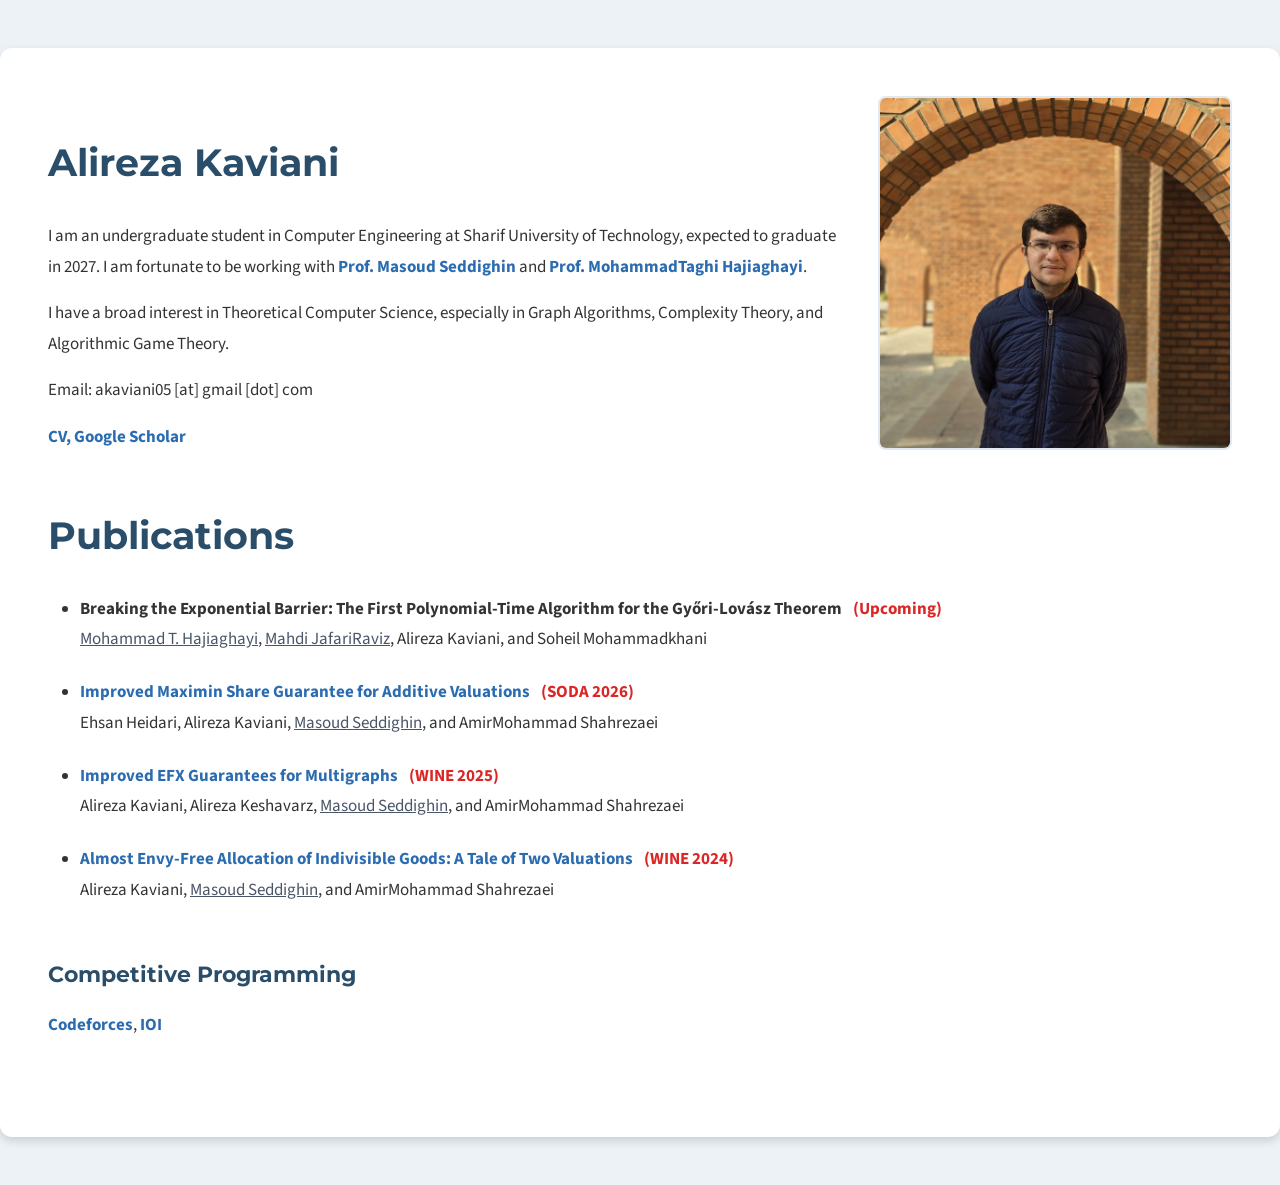
==== index.html @ dc0bbf3c "Change font" ====
<!DOCTYPE html>
<html lang="en">
<head>
    <meta name="google-site-verification" content="T8lD_rZmAVnif1Qb622VbIHkE60C-Ya8ZDm7jXw_jjA" />
    <meta charset="UTF-8">
    <meta name="viewport" content="width=device-width, initial-scale=1.0">
    <title>Alireza Kaviani | Academic Homepage</title>
    <meta name="description" content="Alireza Kaviani is an undergraduate Computer Engineering student at Sharif University of Technology. His research interests include theoretical computer science, graph algorithms, complexity theory, fair division, and algorithmic game theory.">
    <meta name="keywords" content="Alireza Kaviani, علیرضا کاویانی, theoretical computer science, graph algorithms, complexity theory, algorithmic game theory, fair division, computer science research, Sharif University of Technology">
    <meta name="author" content="Alireza Kaviani">
    <meta name="robots" content="index, follow, max-image-preview:large, max-snippet:-1, max-video-preview:-1">
    <meta name="citation_author" content="Alireza Kaviani">
    <meta name="citation_author_institution" content="Sharif University of Technology">
    <link rel="canonical" href="https://akaviani05.github.io/">

    <meta property="og:title" content="Alireza Kaviani | Theoretical Computer Science Researcher">
    <meta property="og:description" content="Undergraduate Computer Engineering student at Sharif University of Technology working on theoretical computer science, graph algorithms, complexity theory, fair division, and algorithmic game theory.">
    <meta property="og:type" content="website">
    <meta property="og:url" content="https://akaviani05.github.io/">
    <meta property="og:image" content="https://akaviani05.github.io/photo2.jpg">
    <meta property="og:site_name" content="Alireza Kaviani">
    <meta property="og:image:width" content="1200">
    <meta property="og:image:height" content="1200">

    <meta name="twitter:card" content="summary">
    <meta name="twitter:title" content="Alireza Kaviani | Theoretical Computer Science Researcher">
    <meta name="twitter:description" content="Research interests include graph algorithms, complexity theory, fair division, and algorithmic game theory.">
    <meta name="twitter:image" content="https://akaviani05.github.io/photo2.jpg">

    <link href="https://fonts.googleapis.com/css2?family=Montserrat:wght@400;700&family=Source+Sans+3:wght@400;600;700&display=swap" rel="stylesheet">
    <link rel="stylesheet" href="styles.css">
    <script src="authors.js"></script>

    <script type="application/ld+json">
    {
      "@context":"https://schema.org",
      "@type":"Person",
      "name":"Alireza Kaviani",
      "alternateName":"علیرضا کاویانی",
      "url":"https://akaviani05.github.io/",
      "image":"https://akaviani05.github.io/photo2.jpg",
      "mainEntityOfPage":{
        "@type":"WebPage",
        "@id":"https://akaviani05.github.io/"
      },
      "affiliation":{
        "@type":"CollegeOrUniversity",
        "name":"Sharif University of Technology"
      },
      "email":"akaviani05@gmail.com",
      "knowsAbout":[
        "Theoretical Computer Science",
        "Graph Algorithms",
        "Complexity Theory",
        "Algorithmic Game Theory",
        "Fair Division"
      ],
      "sameAs":[
        "https://scholar.google.com/citations?user=hfnDOPwAAAAJ&hl=en",
        "https://codeforces.com/profile/alireza_kaviani",
        "https://stats.ioinformatics.org/people/7479"
      ],
      "subjectOf":[
        {
          "@type":"ScholarlyArticle",
          "name":"Breaking the Exponential Barrier: The First Polynomial-Time Algorithm for the Győri-Lovász Theorem"
        },
        {
          "@type":"ScholarlyArticle",
          "name":"Improved Maximin Share Guarantee for Additive Valuations",
          "url":"https://arxiv.org/abs/2510.10423"
        },
        {
          "@type":"ScholarlyArticle",
          "name":"Improved EFX Guarantees for Multigraphs",
          "url":"https://arxiv.org/abs/2506.09288"
        },
        {
          "@type":"ScholarlyArticle",
          "name":"Almost Envy-Free Allocation of Indivisible Goods: A Tale of Two Valuations",
          "url":"https://arxiv.org/abs/2407.05139"
        }
      ]
    }
    </script>
</head>
<body>
    <div class="container">
        <img src="photo2.jpg" alt="Alireza Kaviani's Photo" class="photo">
        <section id="about" class="section">
            <h1>Alireza Kaviani</h1>
            <p>
                I am an undergraduate student in Computer Engineering at Sharif University of Technology, expected to graduate in 2027. I am fortunate to be working with
                <a href="https://sites.google.com/view/masoudseddighin">Prof. Masoud Seddighin</a>
                and
                <a href="https://www.cs.umd.edu/~hajiagha/">Prof. MohammadTaghi Hajiaghayi</a>.
            </p>
            <p>I have a broad interest in Theoretical Computer Science, especially in Graph Algorithms, Complexity Theory, and Algorithmic Game Theory.</p>
            <p>Email: akaviani05 [at] gmail [dot] com</p>
            <p><a href="CV.pdf" target="_blank">CV, </a><a href="https://scholar.google.com/citations?user=hfnDOPwAAAAJ&hl=en" target="_blank">Google Scholar</a></p>
        </section>
        <!-- <section id="research" class="section">
            <h2>Research</h2>
            <ul>
                <li><strong>Fair Division and EFX Allocations:</strong> Working as a Research Assistant with Prof. Masoud Seddighin, with publications in WINE 2024 and AAAI 2025 (under review).</li>
                <li><strong>Complexity Theory:</strong> Research project with Prof. MohammadTaghi Hajiaghayi at the University of Maryland.</li>
                <li><strong>Heuristics for NP-Hard Problems:</strong> Research Fellow at Cambridge Brain, focusing on the Traveling Salesman Problem.</li>
            </ul>
        </section> -->
        <section id="publications" class="section">
            <h1>Publications</h1>
            <ul>
                <script>
                    document.write(createPublication(
                        "Breaking the Exponential Barrier: The First Polynomial-Time Algorithm for the Győri-Lovász Theorem",
                        null,
                        null,
                        "Upcoming",
                        ["Mohammad T. Hajiaghayi", "Mahdi JafariRaviz", "Alireza Kaviani", "Soheil Mohammadkhani"]
                    ));

                    document.write(createPublication(
                        "Improved Maximin Share Guarantee for Additive Valuations",
                        "https://arxiv.org/abs/2510.10423",
                        "Symposium on Discrete Algorithms",
                        "SODA 2026",
                        ["Ehsan Heidari", "Alireza Kaviani", "Masoud Seddighin", "AmirMohammad Shahrezaei"]
                    ));

                    document.write(createPublication(
                        "Improved EFX Guarantees for Multigraphs",
                        "https://arxiv.org/abs/2506.09288",
                        "Workshop on Internet and Network Economics",
                        "WINE 2025",
                        ["Alireza Kaviani", "Alireza Keshavarz", "Masoud Seddighin", "AmirMohammad Shahrezaei"]
                    ));

                    document.write(createPublication(
                        "Almost Envy-Free Allocation of Indivisible Goods: A Tale of Two Valuations",
                        "https://arxiv.org/abs/2407.05139",
                        "Workshop on Internet and Network Economics",
                        "WINE 2024",
                        ["Alireza Kaviani", "Masoud Seddighin", "AmirMohammad Shahrezaei"]
                    ));
                </script>
            </ul>
        </section>
        <section id="competitive-programming" class="section">
            <h2>Competitive Programming</h2>
            <strong><a href="https://codeforces.com/profile/alireza_kaviani" target="_blank">Codeforces</a></strong>, <strong><a href="https://stats.ioinformatics.org/people/7479" target="_blank">IOI</a></strong>
        </section>
    </div>
</body>
</html>
---- styles.css ----
body {
    font-family: 'Source Sans 3', sans-serif;
    font-size: 1.0625rem;
    margin: 0;
    padding: 0;
    line-height: 1.8;
    color: #333333;
    background-color: #edf2f7;
}

.container {
    max-width: 1600px;
    margin: 3rem auto;
    padding: 3rem;
    background-color: #ffffff;
    box-shadow: 0 4px 10px rgba(0, 0, 0, 0.15);
    border-radius: 12px;
}

.section { margin-bottom: 3rem; }

h1 {
    font-family: 'Montserrat', sans-serif;
    color: #2a4d69;
    font-size: 2.4rem;
    margin-bottom: 1.5rem;
}

h2 {
    font-family: 'Montserrat', sans-serif;
    color: #2a4d69;
    font-size: 1.4rem;
    margin-bottom: 1rem;
}

ul {
    padding-left: 2rem;
    list-style-type: disc;
}

ul li { margin-bottom: 1.4rem; }

a {
    color: #2b6cb0;
    text-decoration: none;
    font-weight: bold;
}

a:hover {
    text-decoration: underline;
    color: #2c5282;
}

.author-link {
    color: #4a5568;
    text-decoration: underline;
    font-weight: normal;
}

.author-link:hover {
    color: #2d3748;
    text-decoration: underline;
}

.photo {
    float: right;
    width: 350px;
    height: auto;
    margin: 0 0 2rem 2rem;
    border-radius: 8px;
    border: 2px solid #e2e8f0;
}

p { margin: 1rem 0; }

.conference {
    color: #dc2626;
    font-weight: bold;
    margin-left: 0.5rem;
}

@media (max-width: 768px) {
    .container { padding: 1.5rem; }
    h1 { 
        font-size: 1.8rem;
        margin-bottom: 1rem;
    }
    p, ul li { font-size: 1rem; }
    ul li { margin-bottom: 1rem; }
    .photo {
        float: none;
        display: block;
        margin: 0 auto 1.5rem auto;
        width: 90%;
        max-width: 300px;
    }
}
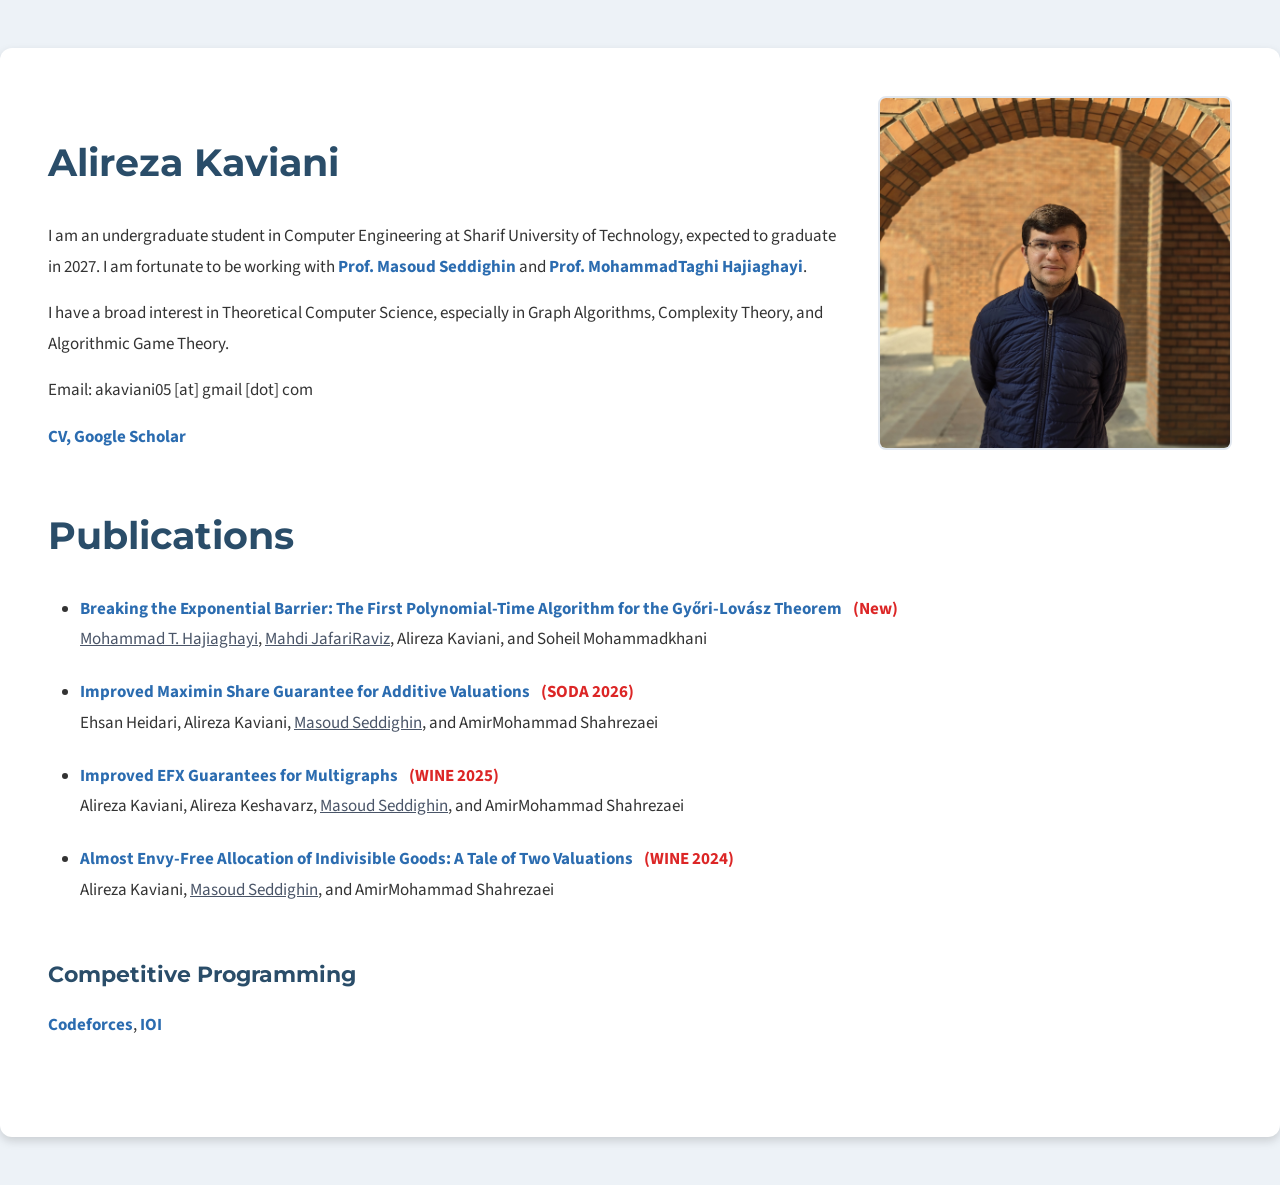
==== commit 053e26d3: "Add arxiv url of lovasz" ====
--- a/index.html
+++ b/index.html
@@ -63,7 +63,8 @@
       "subjectOf":[
         {
           "@type":"ScholarlyArticle",
-          "name":"Breaking the Exponential Barrier: The First Polynomial-Time Algorithm for the Győri-Lovász Theorem"
+          "name":"Breaking the Exponential Barrier: The First Polynomial-Time Algorithm for the Győri-Lovász Theorem",
+          "url":"https://arxiv.org/abs/2608.30945"
         },
         {
           "@type":"ScholarlyArticle",
@@ -113,9 +114,9 @@
                 <script>
                     document.write(createPublication(
                         "Breaking the Exponential Barrier: The First Polynomial-Time Algorithm for the Győri-Lovász Theorem",
+                        "https://arxiv.org/abs/2608.30945",
                         null,
-                        null,
-                        "Upcoming",
+                        "New",
                         ["Mohammad T. Hajiaghayi", "Mahdi JafariRaviz", "Alireza Kaviani", "Soheil Mohammadkhani"]
                     ));
 
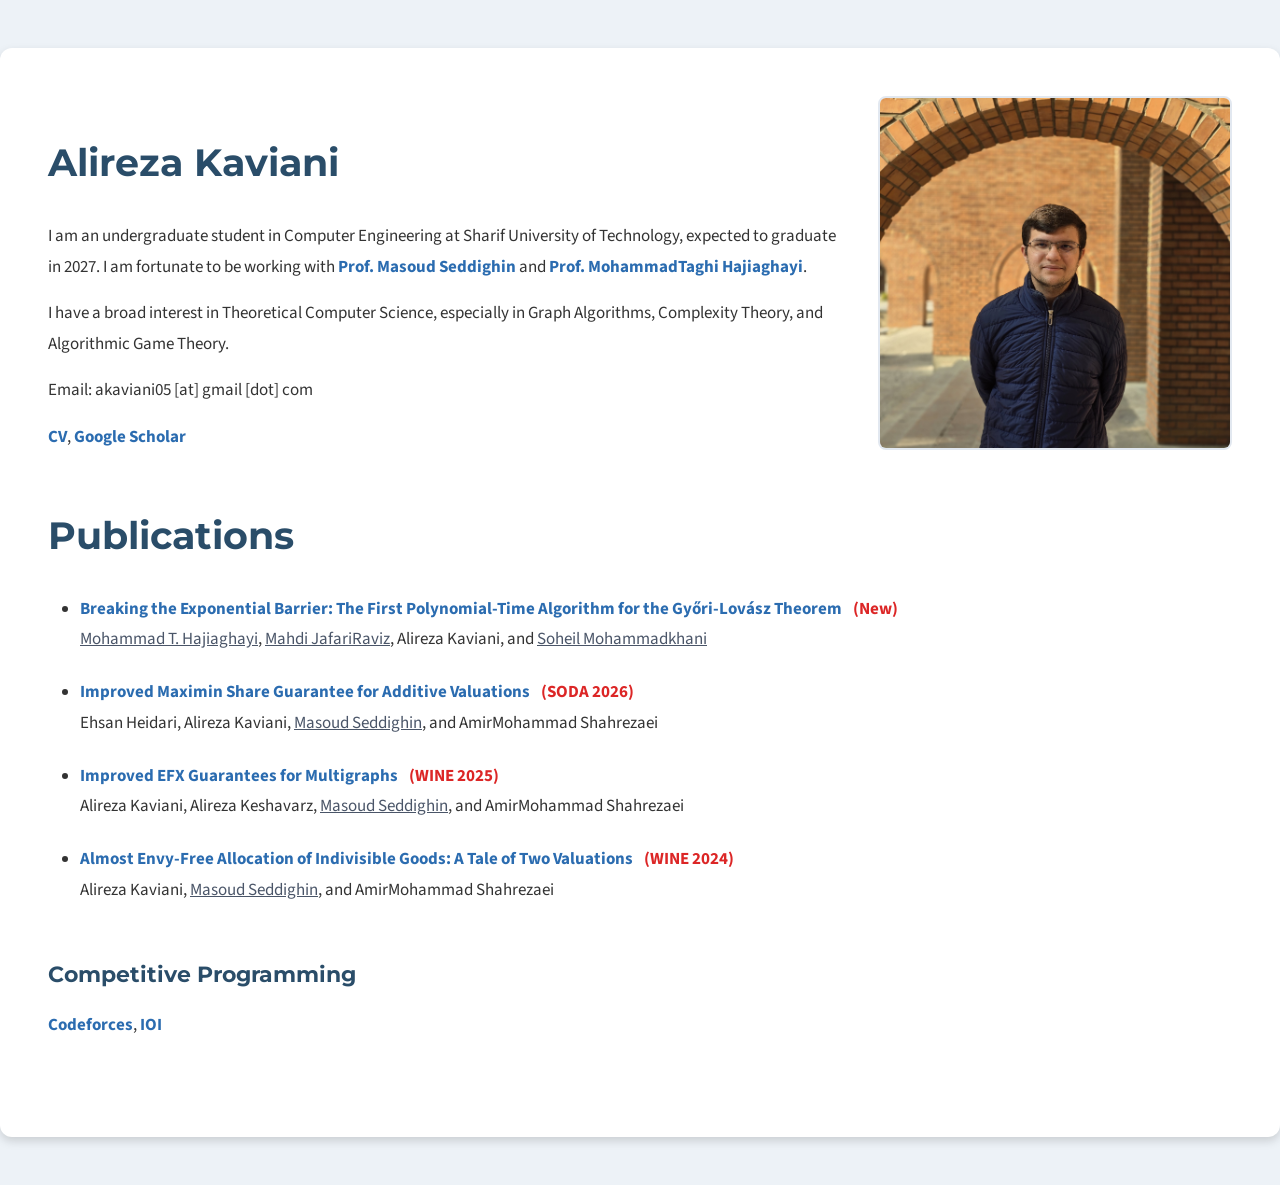
==== commit c994597c: "Minor update" ====
--- a/index.html
+++ b/index.html
@@ -98,7 +98,7 @@
             </p>
             <p>I have a broad interest in Theoretical Computer Science, especially in Graph Algorithms, Complexity Theory, and Algorithmic Game Theory.</p>
             <p>Email: akaviani05 [at] gmail [dot] com</p>
-            <p><a href="CV.pdf" target="_blank">CV, </a><a href="https://scholar.google.com/citations?user=hfnDOPwAAAAJ&hl=en" target="_blank">Google Scholar</a></p>
+            <p><a href="CV.pdf" target="_blank">CV</a>, <a href="https://scholar.google.com/citations?user=hfnDOPwAAAAJ&hl=en" target="_blank">Google Scholar</a></p>
         </section>
         <!-- <section id="research" class="section">
             <h2>Research</h2>
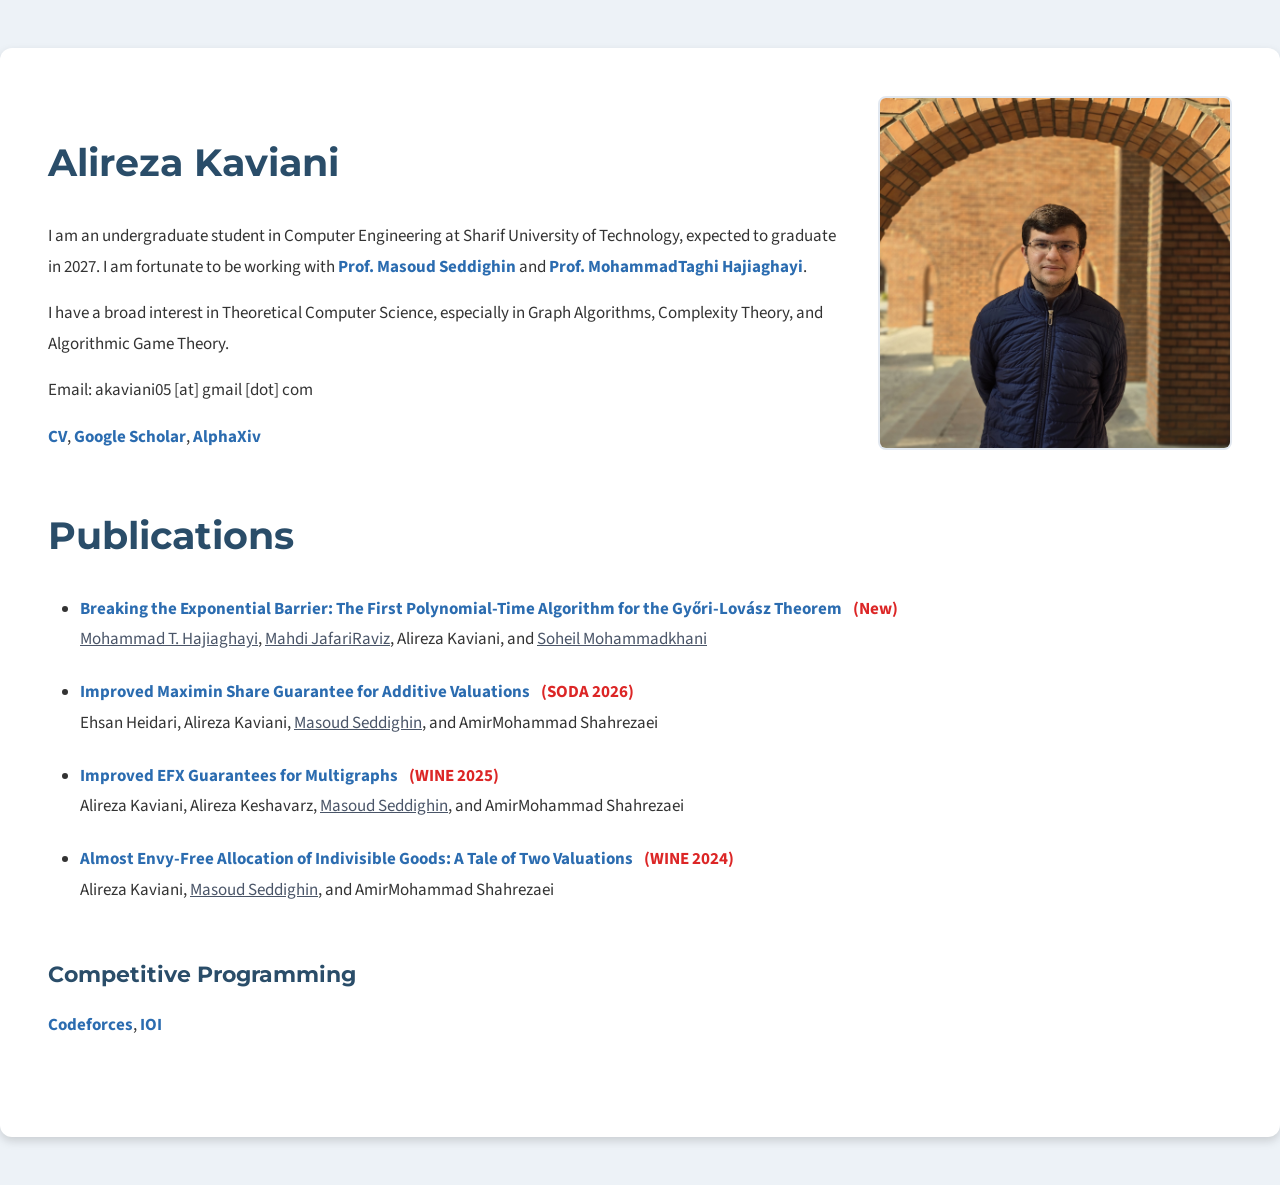
==== commit 7ef30f26: "Add AlphaXiv" ====
--- a/index.html
+++ b/index.html
@@ -57,6 +57,7 @@
       ],
       "sameAs":[
         "https://scholar.google.com/citations?user=hfnDOPwAAAAJ&hl=en",
+        "https://www.alphaxiv.org/@alireza-kaviani",
         "https://codeforces.com/profile/alireza_kaviani",
         "https://stats.ioinformatics.org/people/7479"
       ],
@@ -98,7 +99,7 @@
             </p>
             <p>I have a broad interest in Theoretical Computer Science, especially in Graph Algorithms, Complexity Theory, and Algorithmic Game Theory.</p>
             <p>Email: akaviani05 [at] gmail [dot] com</p>
-            <p><a href="CV.pdf" target="_blank">CV</a>, <a href="https://scholar.google.com/citations?user=hfnDOPwAAAAJ&hl=en" target="_blank">Google Scholar</a></p>
+            <p><a href="CV.pdf" target="_blank">CV</a>, <a href="https://scholar.google.com/citations?user=hfnDOPwAAAAJ&hl=en" target="_blank">Google Scholar</a>, <a href="https://www.alphaxiv.org/@alireza-kaviani" target="_blank">AlphaXiv</a></p>
         </section>
         <!-- <section id="research" class="section">
             <h2>Research</h2>
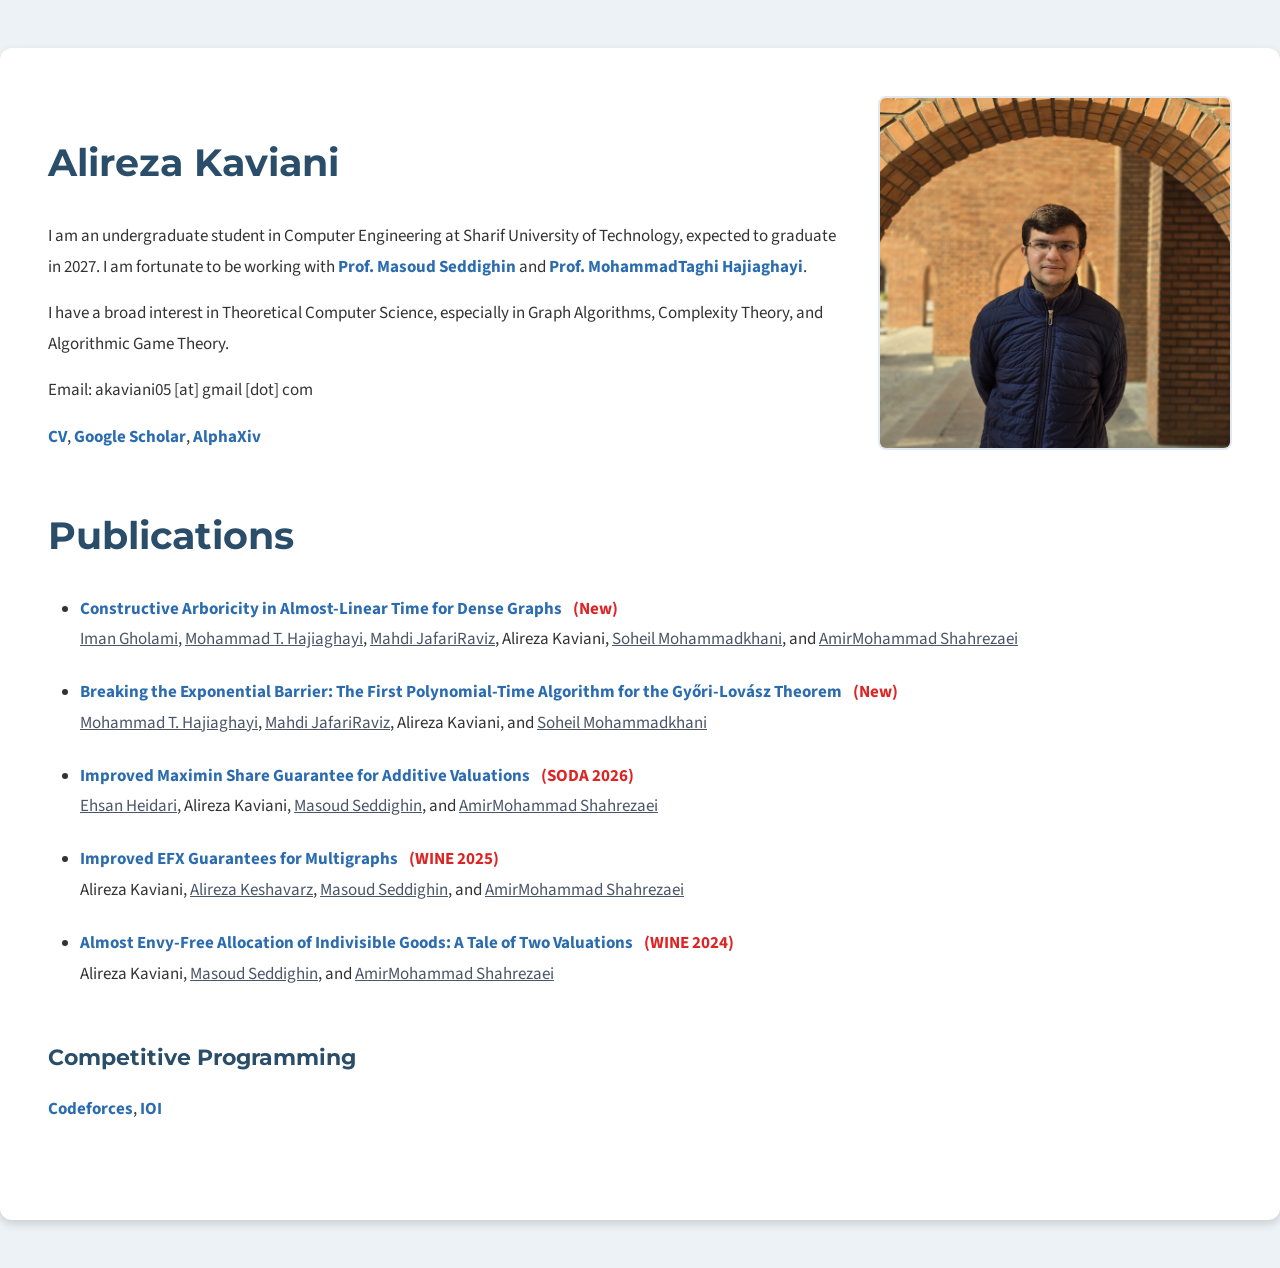
==== commit 17e4d210: "Add arboricity paper" ====
--- a/index.html
+++ b/index.html
@@ -30,6 +30,8 @@
     <link href="https://fonts.googleapis.com/css2?family=Montserrat:wght@400;700&family=Source+Sans+3:wght@400;600;700&display=swap" rel="stylesheet">
     <link rel="stylesheet" href="styles.css">
     <script src="authors.js"></script>
+    <script data-goatcounter="https://akaviani.goatcounter.com/count"
+            async src="//gc.zgo.at/count.js"></script>
 
     <script type="application/ld+json">
     {
@@ -62,6 +64,11 @@
         "https://stats.ioinformatics.org/people/7479"
       ],
       "subjectOf":[
+        {
+          "@type":"ScholarlyArticle",
+          "name":"Constructive Arboricity in Almost-Linear Time for Dense Graphs",
+          "url":"https://arxiv.org/abs/2610.13937"
+        },
         {
           "@type":"ScholarlyArticle",
           "name":"Breaking the Exponential Barrier: The First Polynomial-Time Algorithm for the Győri-Lovász Theorem",
@@ -114,6 +121,14 @@
             <ul>
                 <script>
                     document.write(createPublication(
+                        "Constructive Arboricity in Almost-Linear Time for Dense Graphs",
+                        "https://arxiv.org/abs/2610.13937",
+                        null,
+                        "New",
+                        ["Iman Gholami", "Mohammad T. Hajiaghayi", "Mahdi JafariRaviz", "Alireza Kaviani", "Soheil Mohammadkhani", "AmirMohammad Shahrezaei"]
+                    ));
+
+                    document.write(createPublication(
                         "Breaking the Exponential Barrier: The First Polynomial-Time Algorithm for the Győri-Lovász Theorem",
                         "https://arxiv.org/abs/2608.30945",
                         null,
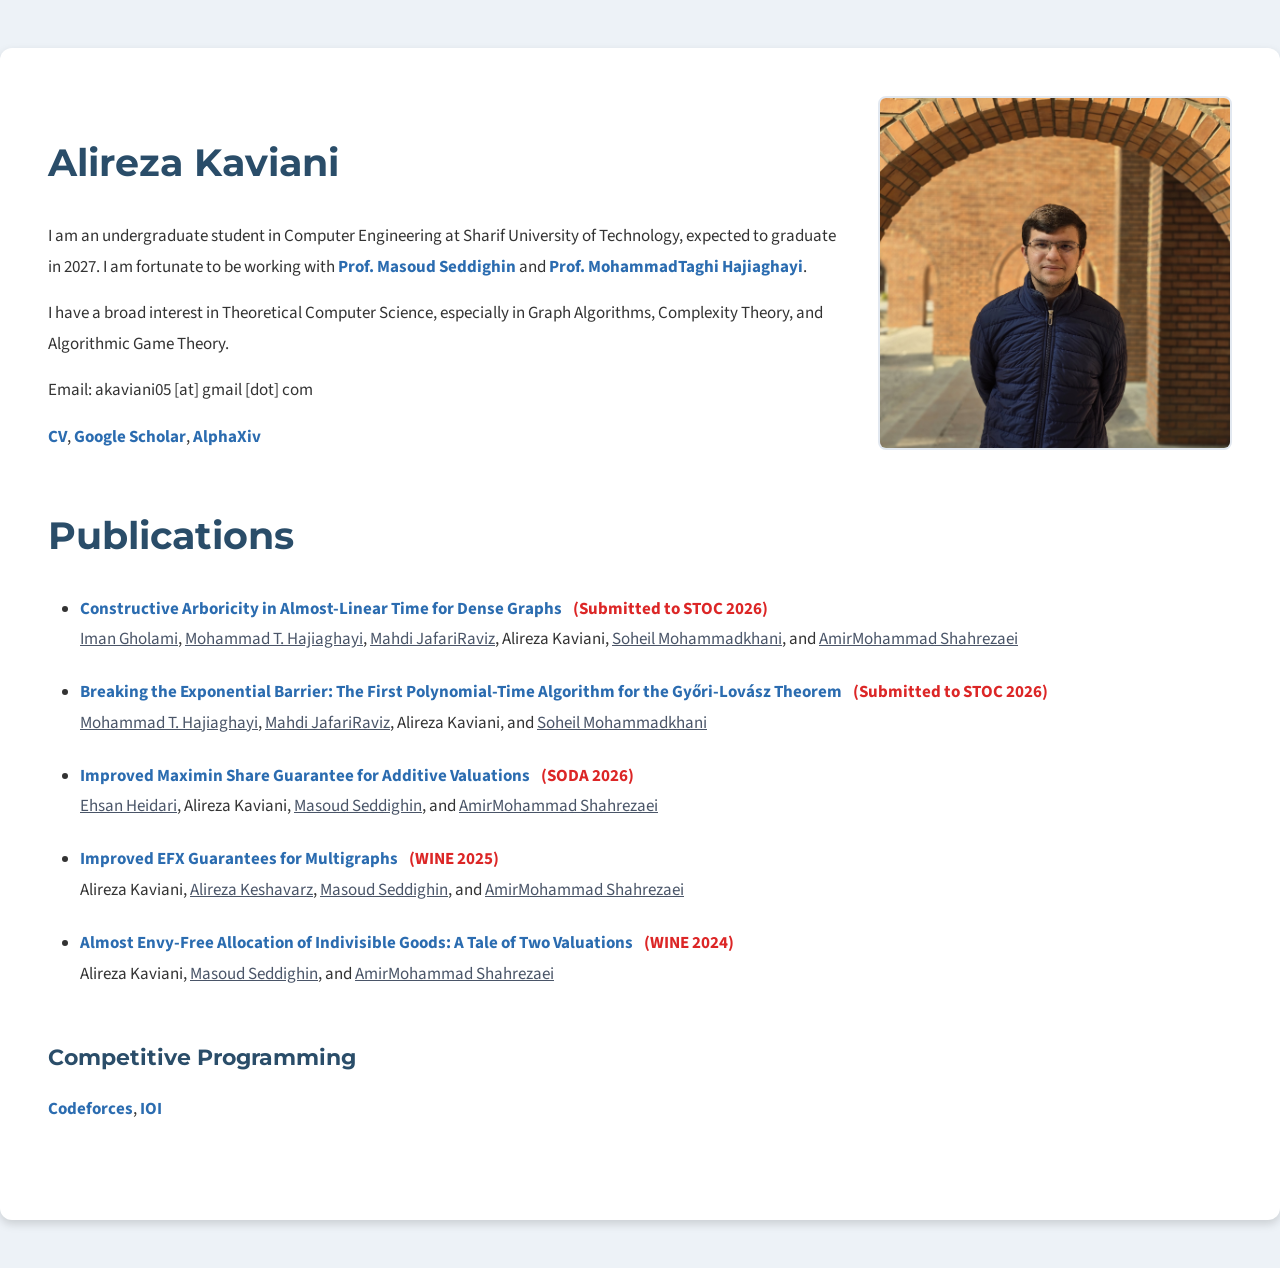
==== commit 73634f97: "Update after STOC" ====
--- a/index.html
+++ b/index.html
@@ -124,7 +124,7 @@
                         "Constructive Arboricity in Almost-Linear Time for Dense Graphs",
                         "https://arxiv.org/abs/2610.13937",
                         null,
-                        "New",
+                        "Submitted to STOC 2026",
                         ["Iman Gholami", "Mohammad T. Hajiaghayi", "Mahdi JafariRaviz", "Alireza Kaviani", "Soheil Mohammadkhani", "AmirMohammad Shahrezaei"]
                     ));
 
@@ -132,7 +132,7 @@
                         "Breaking the Exponential Barrier: The First Polynomial-Time Algorithm for the Győri-Lovász Theorem",
                         "https://arxiv.org/abs/2608.30945",
                         null,
-                        "New",
+                        "Submitted to STOC 2026",
                         ["Mohammad T. Hajiaghayi", "Mahdi JafariRaviz", "Alireza Kaviani", "Soheil Mohammadkhani"]
                     ));
 
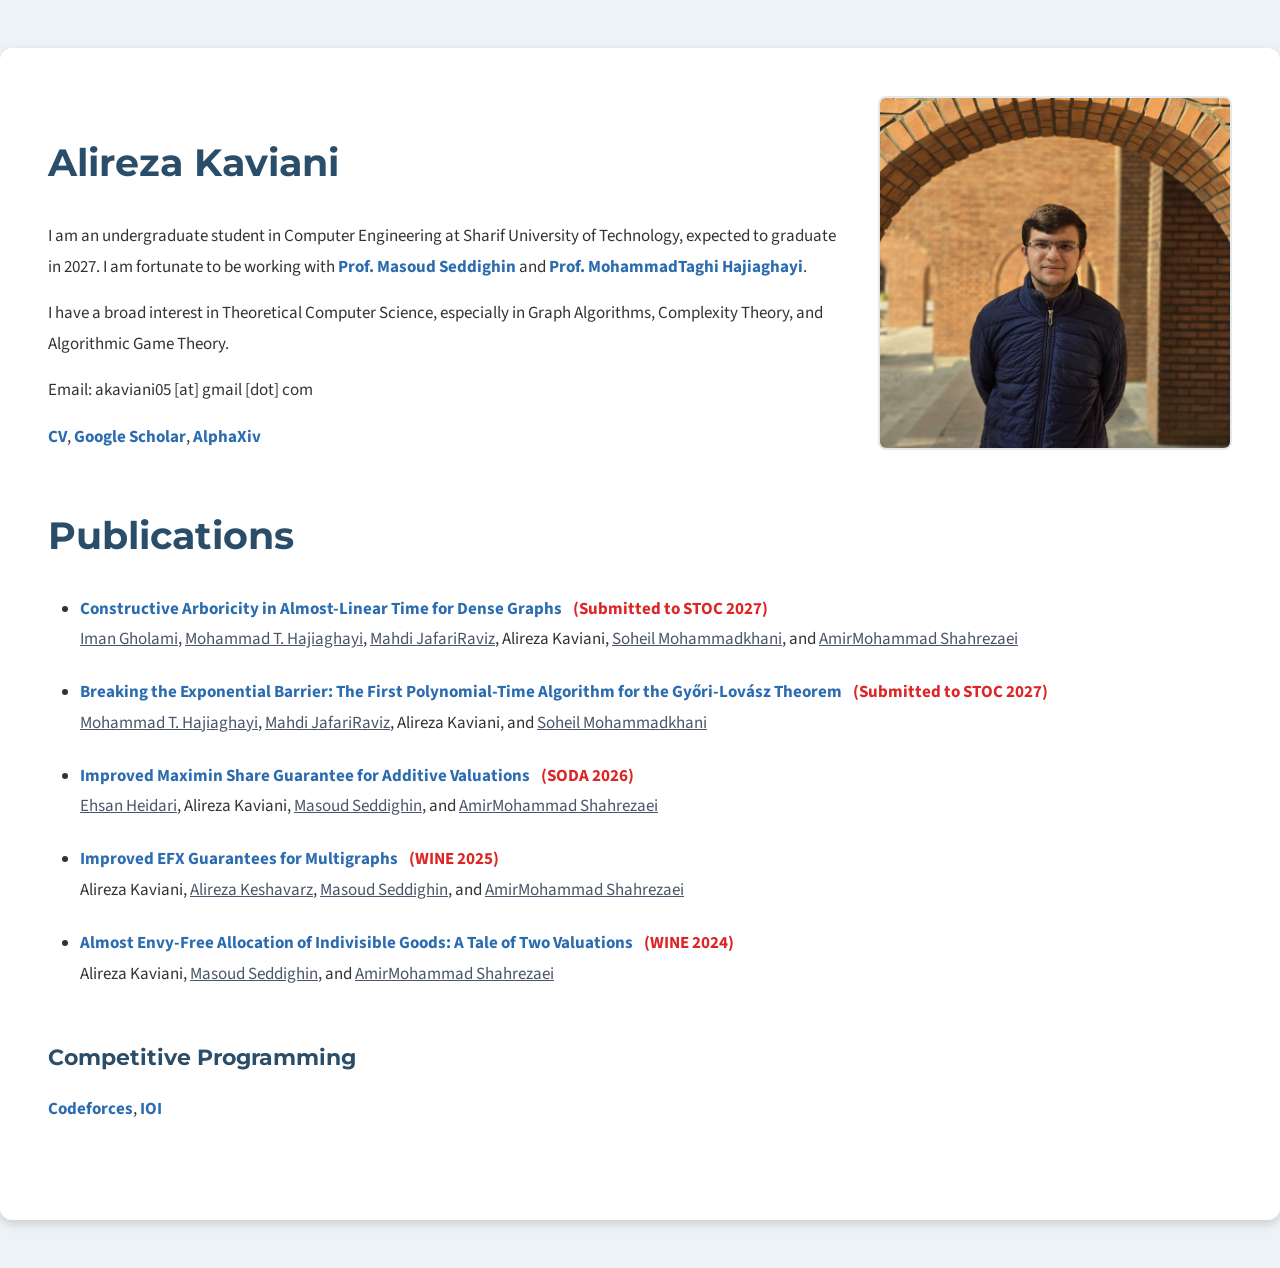
==== commit d40ca1cd: "Fix: STOC 2026 -> 2027" ====
--- a/index.html
+++ b/index.html
@@ -124,7 +124,7 @@
                         "Constructive Arboricity in Almost-Linear Time for Dense Graphs",
                         "https://arxiv.org/abs/2610.13937",
                         null,
-                        "Submitted to STOC 2026",
+                        "Submitted to STOC 2027",
                         ["Iman Gholami", "Mohammad T. Hajiaghayi", "Mahdi JafariRaviz", "Alireza Kaviani", "Soheil Mohammadkhani", "AmirMohammad Shahrezaei"]
                     ));
 
@@ -132,7 +132,7 @@
                         "Breaking the Exponential Barrier: The First Polynomial-Time Algorithm for the Győri-Lovász Theorem",
                         "https://arxiv.org/abs/2608.30945",
                         null,
-                        "Submitted to STOC 2026",
+                        "Submitted to STOC 2027",
                         ["Mohammad T. Hajiaghayi", "Mahdi JafariRaviz", "Alireza Kaviani", "Soheil Mohammadkhani"]
                     ));
 
